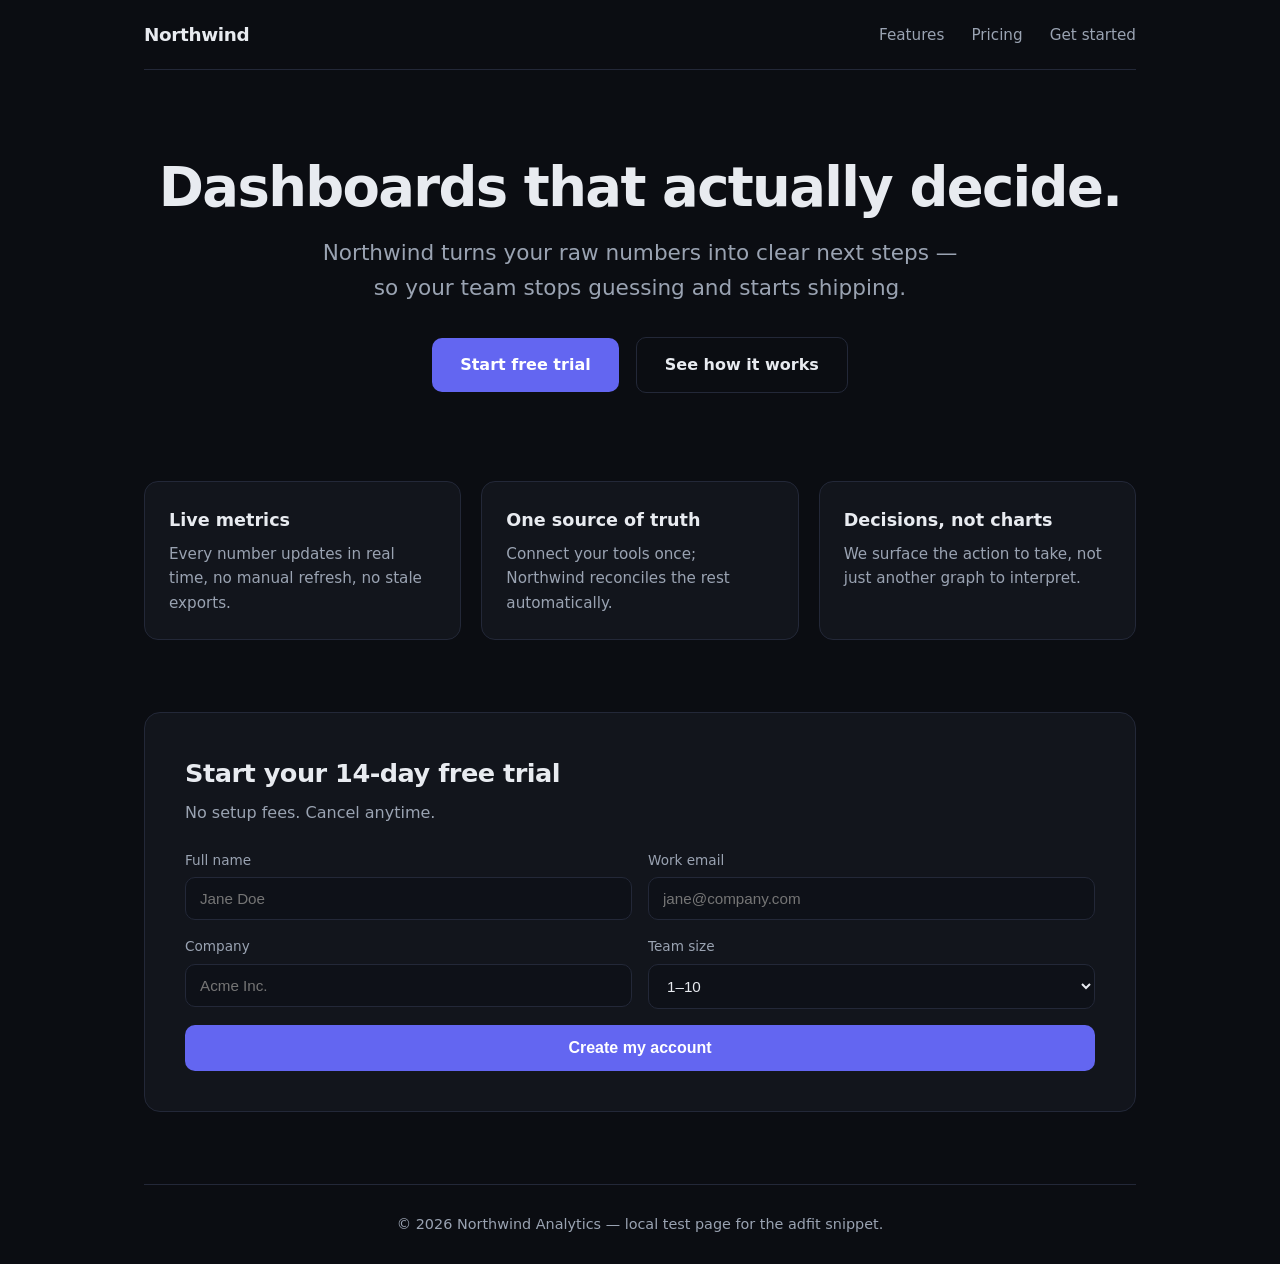
==== index.html @ 34ae93ab "Update adfit snippet to use CDN for improved performance and functionality" ====
<!doctype html>
<html lang="en">
  <head>
    <meta charset="utf-8" />
    <meta name="viewport" content="width=device-width, initial-scale=1" />
    <title>Northwind Analytics — Dashboards that actually decide</title>
    <meta
      name="description"
      content="Northwind turns your raw numbers into clear next steps. Start your 14-day free trial — no credit card games."
    />

    <!-- ================================================================= -->
    <!--  adfit snippet                                                    -->
    <!--                                                                   -->
    <!--  Replace the whole block below with the code you copy from the    -->
    <!--  adfit wizard (Sites -> New site -> step 2 "Install the snippet", -->
    <!--  platform "Static HTML"). It already points at your local dev     -->
    <!--  server (http://localhost:3000) and carries your site token.      -->
    <!--                                                                   -->
    <!--  The placeholder below only shows the shape — it will NOT connect -->
    <!--  until you paste your real token (REPLACE_WITH_YOUR_SITE_TOKEN).  -->
    <!-- ================================================================= -->
    <link rel="preconnect" href="https://cdn.adfit.io" crossorigin />
    <script data-site="st_f2SRgh72O9xKxAlM1l8Bt7_NKAVHD3ek" data-fooc-ms="800">
      "use strict";
      (() => {
        var g = "data-adfit-hiding",
          m = "adfit-scoped-style",
          S = "adfit-page-hide-style";
        function k(i) {
          if (typeof i != "string") return !1;
          let t = i.trim();
          if (
            t.length === 0 ||
            t.length > 512 ||
            t.indexOf("{") !== -1 ||
            t.indexOf("}") !== -1 ||
            t.indexOf("<") !== -1 ||
            t.indexOf("@") !== -1 ||
            t.indexOf("/*") !== -1
          )
            return !1;
          for (let r = 0; r < t.length; r++) {
            let s = t.charCodeAt(r);
            if (s < 32 || s === 127) return !1;
          }
          return !0;
        }
        function C(i) {
          let t = [];
          for (let r = 0; r < i.length; r++)
            k(i[r]) && t.indexOf(i[r]) === -1 && t.push(i[r]);
          return t.length === 0
            ? null
            : t.join(",") + "{visibility:hidden!important}";
        }
        var K = "adfit:";
        function T(i) {
          return K + "cfg:" + i;
        }
        (function () {
          "use strict";
          function i() {
            let n = document.currentScript;
            if (n && n.getAttribute("data-site")) return n;
            let e = document.querySelectorAll("script[data-site]");
            return e.length > 0 ? e[0] : null;
          }
          let t = i();
          if (!t) return;
          let r = t.getAttribute("data-site");
          if (!r) return;
          function s(n) {
            if (n == null || n === "") return 800;
            let e = typeof n == "number" ? n : parseInt(n, 10);
            return isFinite(e) ? (e < 100 ? 100 : e > 3e3 ? 3e3 : e) : 800;
          }
          let I = s(t.getAttribute("data-fooc-ms"));
          function H() {
            try {
              return sessionStorage.getItem(T(r));
            } catch {
              return null;
            }
          }
          function h(n, e) {
            try {
              if (document.getElementById(n)) return;
              let o = document.createElement("style");
              ((o.id = n),
                (o.textContent = e),
                (document.head || document.documentElement).appendChild(o));
            } catch {}
          }
          function y(n) {
            try {
              let e = document.getElementById(n);
              e && e.parentNode && e.parentNode.removeChild(e);
            } catch {}
          }
          function D(n) {
            let e = [],
              o = null;
            try {
              let c = JSON.parse(n),
                u = c && c.rules;
              if (Array.isArray(u))
                for (let l = 0; l < u.length; l++) {
                  let f = u[l] && u[l].changes;
                  if (Array.isArray(f))
                    for (let a = 0; a < f.length; a++) {
                      let d = f[a] && f[a].selector;
                      typeof d == "string" &&
                        d.length > 0 &&
                        e.indexOf(d) === -1 &&
                        e.push(d);
                    }
                }
              let O = c && c.fooc && c.fooc.timeoutMs;
              typeof O == "number" && (o = s(O));
            } catch {}
            return { selectors: e, foocMs: o };
          }
          let E = !1;
          function _() {
            if (!E) {
              E = !0;
              try {
                document.documentElement.removeAttribute(g);
              } catch {}
              (y(S), y(m));
            }
          }
          function F() {
            h(S, "html[" + g + "]{visibility:hidden!important}");
            try {
              document.documentElement.setAttribute(g, "1");
            } catch {}
          }
          let M = H(),
            p = M ? D(M) : { selectors: [], foocMs: null },
            x = p.selectors,
            N = p.foocMs !== null ? p.foocMs : I,
            A = x.length > 0 ? C(x) : null;
          A ? h(m, A) : F();
          try {
            setTimeout(_, N);
          } catch {
            _();
          }
        })();
      })();
    </script>
    <script
      src="https://cdn.adfit.io/s/st_f2SRgh72O9xKxAlM1l8Bt7_NKAVHD3ek.js"
      data-site="st_f2SRgh72O9xKxAlM1l8Bt7_NKAVHD3ek"
      data-fooc-ms="800"
      data-cfasync="false"
      data-no-defer="1"
      data-no-optimize="1"
      data-no-minify="1"
      class="no-defer no-optimize"
      async
    ></script>
    <!-- end adfit snippet -->

    <style>
      :root {
        --bg: #0b0d12;
        --panel: #12151c;
        --ink: #e8ebf0;
        --muted: #9aa3b2;
        --brand: #6366f1;
        --brand-ink: #ffffff;
        --line: #232838;
      }
      * {
        box-sizing: border-box;
      }
      html {
        scroll-behavior: smooth;
      }
      body {
        margin: 0;
        font-family:
          system-ui,
          -apple-system,
          "Segoe UI",
          Roboto,
          sans-serif;
        background: var(--bg);
        color: var(--ink);
        line-height: 1.6;
      }
      .wrap {
        max-width: 1040px;
        margin: 0 auto;
        padding: 0 24px;
      }
      header {
        display: flex;
        align-items: center;
        justify-content: space-between;
        padding: 20px 0;
        border-bottom: 1px solid var(--line);
      }
      .logo {
        font-weight: 700;
        letter-spacing: -0.02em;
        font-size: 1.15rem;
      }
      nav a {
        color: var(--muted);
        text-decoration: none;
        margin-left: 22px;
        font-size: 0.95rem;
      }
      nav a:hover {
        color: var(--ink);
      }

      .hero {
        padding: 88px 0 64px;
        text-align: center;
      }
      .hero h1 {
        font-size: clamp(2.2rem, 5vw, 3.4rem);
        line-height: 1.1;
        letter-spacing: -0.03em;
        margin: 0 0 18px;
      }
      .hero h2 {
        font-size: clamp(1.05rem, 2.2vw, 1.35rem);
        font-weight: 400;
        color: var(--muted);
        max-width: 640px;
        margin: 0 auto 32px;
      }
      .cta {
        display: inline-block;
        background: var(--brand);
        color: var(--brand-ink);
        padding: 14px 28px;
        border-radius: 10px;
        font-weight: 600;
        text-decoration: none;
        border: none;
        cursor: pointer;
        font-size: 1rem;
      }
      .cta:hover {
        filter: brightness(1.08);
      }
      .cta.secondary {
        background: transparent;
        color: var(--ink);
        border: 1px solid var(--line);
        margin-left: 12px;
      }

      .features {
        display: grid;
        grid-template-columns: repeat(3, 1fr);
        gap: 20px;
        padding: 24px 0 72px;
      }
      .card {
        background: var(--panel);
        border: 1px solid var(--line);
        border-radius: 14px;
        padding: 24px;
      }
      .card h3 {
        margin: 0 0 8px;
        font-size: 1.1rem;
      }
      .card p {
        margin: 0;
        color: var(--muted);
        font-size: 0.95rem;
      }

      .signup {
        background: var(--panel);
        border: 1px solid var(--line);
        border-radius: 16px;
        padding: 40px;
        margin-bottom: 72px;
      }
      .signup h2 {
        margin: 0 0 6px;
        font-size: 1.6rem;
        letter-spacing: -0.02em;
      }
      .signup p {
        margin: 0 0 24px;
        color: var(--muted);
      }
      form {
        display: grid;
        grid-template-columns: 1fr 1fr;
        gap: 16px;
      }
      .field {
        display: flex;
        flex-direction: column;
        gap: 6px;
      }
      .field.full {
        grid-column: 1 / -1;
      }
      label {
        font-size: 0.85rem;
        color: var(--muted);
      }
      input,
      select {
        background: #0e1118;
        border: 1px solid var(--line);
        color: var(--ink);
        border-radius: 10px;
        padding: 12px 14px;
        font-size: 0.95rem;
      }
      input:focus,
      select:focus {
        outline: 2px solid var(--brand);
        outline-offset: 1px;
      }
      footer {
        border-top: 1px solid var(--line);
        padding: 28px 0;
        color: var(--muted);
        font-size: 0.9rem;
        text-align: center;
      }

      @media (max-width: 760px) {
        .features {
          grid-template-columns: 1fr;
        }
        form {
          grid-template-columns: 1fr;
        }
      }
    </style>
  </head>

  <body>
    <div class="wrap">
      <header>
        <div class="logo">Northwind</div>
        <nav>
          <a href="#features">Features</a>
          <a href="#pricing">Pricing</a>
          <a href="#start">Get started</a>
        </nav>
      </header>

      <!-- Hero — the prime personalization target (headline, sub-headline, CTA) -->
      <section class="hero">
        <h1 id="headline">Dashboards that actually decide.</h1>
        <h2 id="subheadline">
          Northwind turns your raw numbers into clear next steps — so your team
          stops guessing and starts shipping.
        </h2>
        <a class="cta" id="primary-cta" href="#start">Start free trial</a>
        <a class="cta secondary" href="#features">See how it works</a>
      </section>

      <!-- Feature cards (text-bearing elements for the snapshot to capture) -->
      <section class="features" id="features">
        <div class="card">
          <h3>Live metrics</h3>
          <p>
            Every number updates in real time, no manual refresh, no stale
            exports.
          </p>
        </div>
        <div class="card">
          <h3>One source of truth</h3>
          <p>
            Connect your tools once; Northwind reconciles the rest
            automatically.
          </p>
        </div>
        <div class="card">
          <h3>Decisions, not charts</h3>
          <p>
            We surface the action to take, not just another graph to interpret.
          </p>
        </div>
      </section>

      <!-- A form — captured as field DEFINITIONS only (no values), good A.10 test -->
      <section class="signup" id="start">
        <h2>Start your 14-day free trial</h2>
        <p>No setup fees. Cancel anytime.</p>
        <form action="#" method="post" onsubmit="return false;">
          <div class="field">
            <label for="name">Full name</label>
            <input
              id="name"
              name="name"
              type="text"
              placeholder="Jane Doe"
              required
            />
          </div>
          <div class="field">
            <label for="email">Work email</label>
            <input
              id="email"
              name="email"
              type="email"
              placeholder="jane@company.com"
              required
            />
          </div>
          <div class="field">
            <label for="company">Company</label>
            <input
              id="company"
              name="company"
              type="text"
              placeholder="Acme Inc."
            />
          </div>
          <div class="field">
            <label for="size">Team size</label>
            <select id="size" name="size">
              <option>1–10</option>
              <option>11–50</option>
              <option>51–200</option>
              <option>200+</option>
            </select>
          </div>
          <div class="field full">
            <button class="cta" type="submit">Create my account</button>
          </div>
        </form>
      </section>

      <footer>
        © 2026 Northwind Analytics — local test page for the adfit snippet.
      </footer>
    </div>
  </body>
</html>
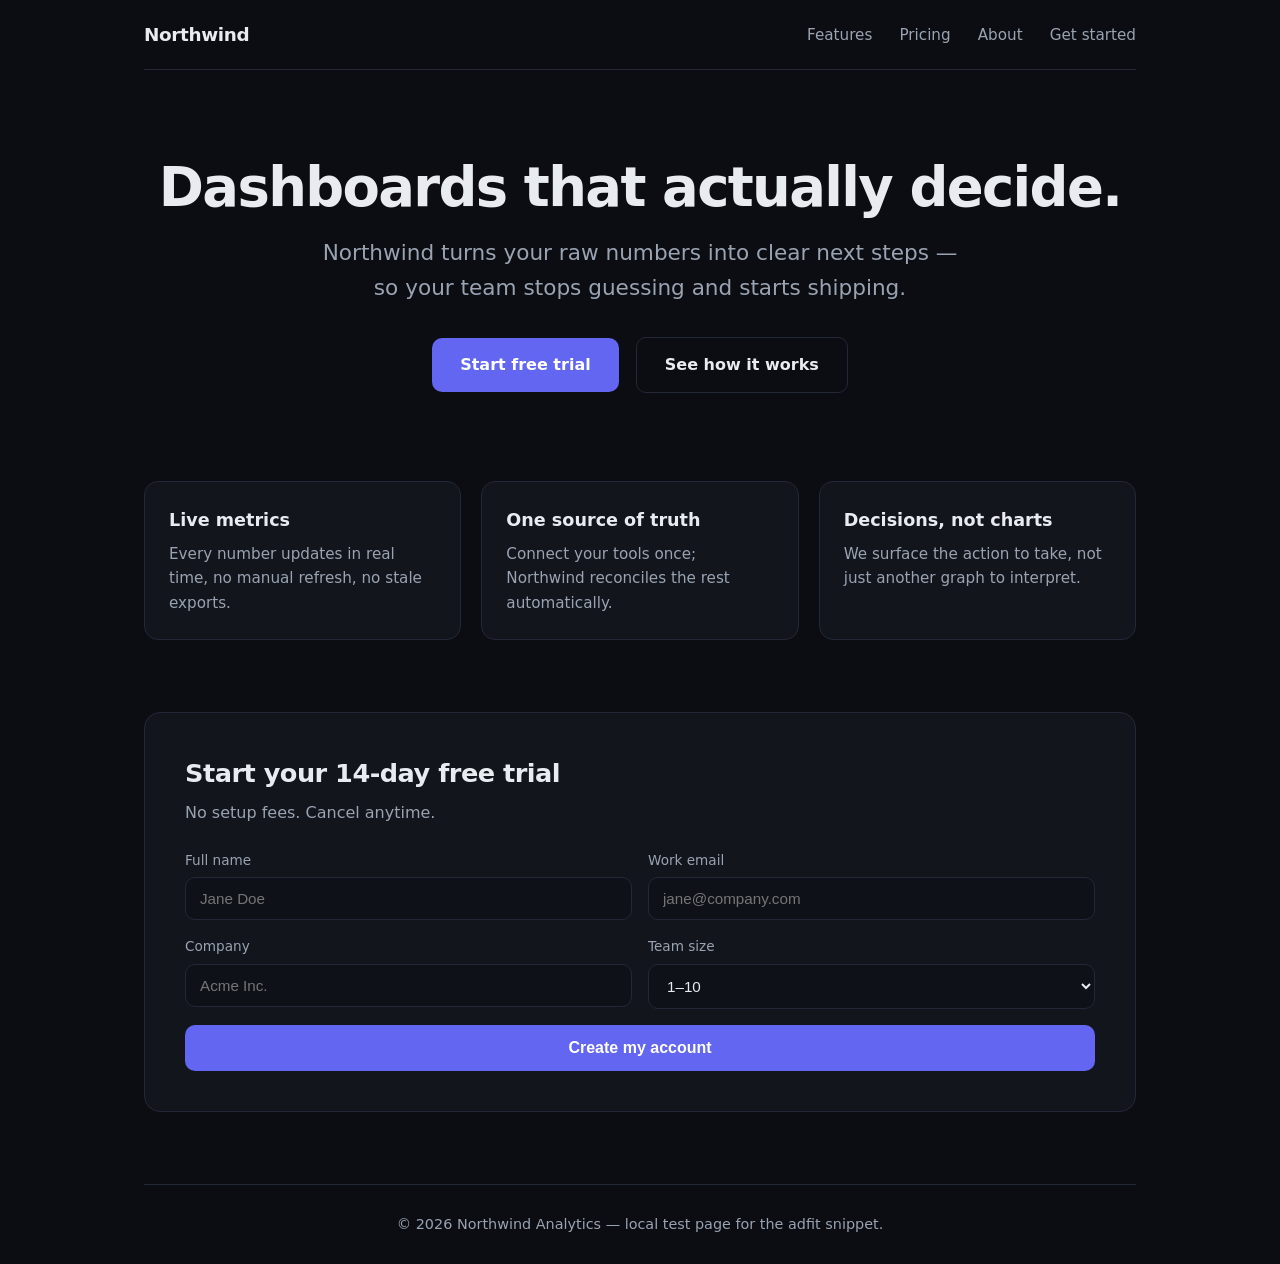
==== commit ba65a16a: "Add Northwind subpages (features, pricing, about) + shared styles + og-image; wire nav Co-Authored-B" ====
--- a/index.html
+++ b/index.html
@@ -8,152 +8,26 @@
       name="description"
       content="Northwind turns your raw numbers into clear next steps. Start your 14-day free trial — no credit card games."
     />
-
-    <!-- ================================================================= -->
-    <!--  adfit snippet                                                    -->
-    <!--                                                                   -->
-    <!--  Replace the whole block below with the code you copy from the    -->
-    <!--  adfit wizard (Sites -> New site -> step 2 "Install the snippet", -->
-    <!--  platform "Static HTML"). It already points at your local dev     -->
-    <!--  server (http://localhost:3000) and carries your site token.      -->
-    <!--                                                                   -->
-    <!--  The placeholder below only shows the shape — it will NOT connect -->
-    <!--  until you paste your real token (REPLACE_WITH_YOUR_SITE_TOKEN).  -->
-    <!-- ================================================================= -->
-    <link rel="preconnect" href="https://cdn.adfit.io" crossorigin />
-    <script data-site="st_f2SRgh72O9xKxAlM1l8Bt7_NKAVHD3ek" data-fooc-ms="800">
-      "use strict";
-      (() => {
-        var g = "data-adfit-hiding",
-          m = "adfit-scoped-style",
-          S = "adfit-page-hide-style";
-        function k(i) {
-          if (typeof i != "string") return !1;
-          let t = i.trim();
-          if (
-            t.length === 0 ||
-            t.length > 512 ||
-            t.indexOf("{") !== -1 ||
-            t.indexOf("}") !== -1 ||
-            t.indexOf("<") !== -1 ||
-            t.indexOf("@") !== -1 ||
-            t.indexOf("/*") !== -1
-          )
-            return !1;
-          for (let r = 0; r < t.length; r++) {
-            let s = t.charCodeAt(r);
-            if (s < 32 || s === 127) return !1;
-          }
-          return !0;
-        }
-        function C(i) {
-          let t = [];
-          for (let r = 0; r < i.length; r++)
-            k(i[r]) && t.indexOf(i[r]) === -1 && t.push(i[r]);
-          return t.length === 0
-            ? null
-            : t.join(",") + "{visibility:hidden!important}";
-        }
-        var K = "adfit:";
-        function T(i) {
-          return K + "cfg:" + i;
-        }
-        (function () {
-          "use strict";
-          function i() {
-            let n = document.currentScript;
-            if (n && n.getAttribute("data-site")) return n;
-            let e = document.querySelectorAll("script[data-site]");
-            return e.length > 0 ? e[0] : null;
-          }
-          let t = i();
-          if (!t) return;
-          let r = t.getAttribute("data-site");
-          if (!r) return;
-          function s(n) {
-            if (n == null || n === "") return 800;
-            let e = typeof n == "number" ? n : parseInt(n, 10);
-            return isFinite(e) ? (e < 100 ? 100 : e > 3e3 ? 3e3 : e) : 800;
-          }
-          let I = s(t.getAttribute("data-fooc-ms"));
-          function H() {
-            try {
-              return sessionStorage.getItem(T(r));
-            } catch {
-              return null;
-            }
-          }
-          function h(n, e) {
-            try {
-              if (document.getElementById(n)) return;
-              let o = document.createElement("style");
-              ((o.id = n),
-                (o.textContent = e),
-                (document.head || document.documentElement).appendChild(o));
-            } catch {}
-          }
-          function y(n) {
-            try {
-              let e = document.getElementById(n);
-              e && e.parentNode && e.parentNode.removeChild(e);
-            } catch {}
-          }
-          function D(n) {
-            let e = [],
-              o = null;
-            try {
-              let c = JSON.parse(n),
-                u = c && c.rules;
-              if (Array.isArray(u))
-                for (let l = 0; l < u.length; l++) {
-                  let f = u[l] && u[l].changes;
-                  if (Array.isArray(f))
-                    for (let a = 0; a < f.length; a++) {
-                      let d = f[a] && f[a].selector;
-                      typeof d == "string" &&
-                        d.length > 0 &&
-                        e.indexOf(d) === -1 &&
-                        e.push(d);
-                    }
-                }
-              let O = c && c.fooc && c.fooc.timeoutMs;
-              typeof O == "number" && (o = s(O));
-            } catch {}
-            return { selectors: e, foocMs: o };
-          }
-          let E = !1;
-          function _() {
-            if (!E) {
-              E = !0;
-              try {
-                document.documentElement.removeAttribute(g);
-              } catch {}
-              (y(S), y(m));
-            }
-          }
-          function F() {
-            h(S, "html[" + g + "]{visibility:hidden!important}");
-            try {
-              document.documentElement.setAttribute(g, "1");
-            } catch {}
-          }
-          let M = H(),
-            p = M ? D(M) : { selectors: [], foocMs: null },
-            x = p.selectors,
-            N = p.foocMs !== null ? p.foocMs : I,
-            A = x.length > 0 ? C(x) : null;
-          A ? h(m, A) : F();
-          try {
-            setTimeout(_, N);
-          } catch {
-            _();
-          }
-        })();
-      })();
-    </script>
+    <meta
+      property="og:title"
+      content="Northwind Analytics - Dashboards that actually decide"
+    />
+    <meta
+      property="og:description"
+      content="Northwind turns your raw numbers into clear next steps."
+    />
+    <meta property="og:type" content="website" />
+    <meta
+      property="og:image"
+      content="https://adfit-html-test.haendler.dev/og-image.png"
+    />
+
+    <!-- adfit snippet (Static HTML) - site adfit-html-test.haendler.dev, local dev host http://localhost:3000 -->
+    <link rel="preconnect" href="http://localhost:3000" crossorigin />
+    <script data-site="st_Zx0_SlCcP8siIAswgB-GoT4s3VlBHU1h" data-fooc-ms="800">"use strict";(()=>{function C(i){if(typeof i!="string")return!1;let t=i.trim();if(t.length===0||t.length>512||t.indexOf("{")!==-1||t.indexOf("}")!==-1||t.indexOf("<")!==-1||t.indexOf("@")!==-1||t.indexOf("/*")!==-1)return!1;for(let r=0;r<t.length;r++){let s=t.charCodeAt(r);if(s<32||s===127)return!1}return!0}var g="data-adfit-hiding",m="adfit-scoped-style",S="adfit-page-hide-style";function T(i){let t=[];for(let r=0;r<i.length;r++)C(i[r])&&t.indexOf(i[r])===-1&&t.push(i[r]);return t.length===0?null:t.join(",")+"{visibility:hidden!important}"}var k="adfit:";function L(i){return k+"cfg:"+i}(function(){"use strict";function i(){let n=document.currentScript;if(n&&n.getAttribute("data-site"))return n;let e=document.querySelectorAll("script[data-site]");return e.length>0?e[0]:null}let t=i();if(!t)return;let r=t.getAttribute("data-site");if(!r)return;function s(n){if(n==null||n==="")return 800;let e=typeof n=="number"?n:parseInt(n,10);return isFinite(e)?e<100?100:e>3e3?3e3:e:800}let H=s(t.getAttribute("data-fooc-ms"));function D(){try{return sessionStorage.getItem(L(r))}catch{return null}}function h(n,e){try{if(document.getElementById(n))return;let o=document.createElement("style");o.id=n,o.textContent=e,(document.head||document.documentElement).appendChild(o)}catch{}}function E(n){try{let e=document.getElementById(n);e&&e.parentNode&&e.parentNode.removeChild(e)}catch{}}function N(n){let e=[],o=null;try{let c=JSON.parse(n),u=c&&c.rules;if(Array.isArray(u))for(let l=0;l<u.length;l++){let f=u[l]&&u[l].changes;if(Array.isArray(f))for(let a=0;a<f.length;a++){let d=f[a]&&f[a].selector;typeof d=="string"&&d.length>0&&e.indexOf(d)===-1&&e.push(d)}}let O=c&&c.fooc&&c.fooc.timeoutMs;typeof O=="number"&&(o=s(O))}catch{}return{selectors:e,foocMs:o}}let y=!1;function _(){if(!y){y=!0;try{document.documentElement.removeAttribute(g)}catch{}E(S),E(m)}}function F(){h(S,"html["+g+"]{visibility:hidden!important}");try{document.documentElement.setAttribute(g,"1")}catch{}}let M=D(),p=M?N(M):{selectors:[],foocMs:null},x=p.selectors,R=p.foocMs!==null?p.foocMs:H,A=x.length>0?T(x):null;A?h(m,A):F();try{setTimeout(_,R)}catch{_()}})();})();</script>
     <script
-      src="https://cdn.adfit.io/s/st_f2SRgh72O9xKxAlM1l8Bt7_NKAVHD3ek.js"
-      data-site="st_f2SRgh72O9xKxAlM1l8Bt7_NKAVHD3ek"
+      src="http://localhost:3000/s/st_Zx0_SlCcP8siIAswgB-GoT4s3VlBHU1h.js"
+      data-site="st_Zx0_SlCcP8siIAswgB-GoT4s3VlBHU1h"
       data-fooc-ms="800"
       data-cfasync="false"
       data-no-defer="1"
@@ -351,8 +225,9 @@
       <header>
         <div class="logo">Northwind</div>
         <nav>
-          <a href="#features">Features</a>
-          <a href="#pricing">Pricing</a>
+          <a href="features.html">Features</a>
+          <a href="pricing.html">Pricing</a>
+          <a href="about.html">About</a>
           <a href="#start">Get started</a>
         </nav>
       </header>
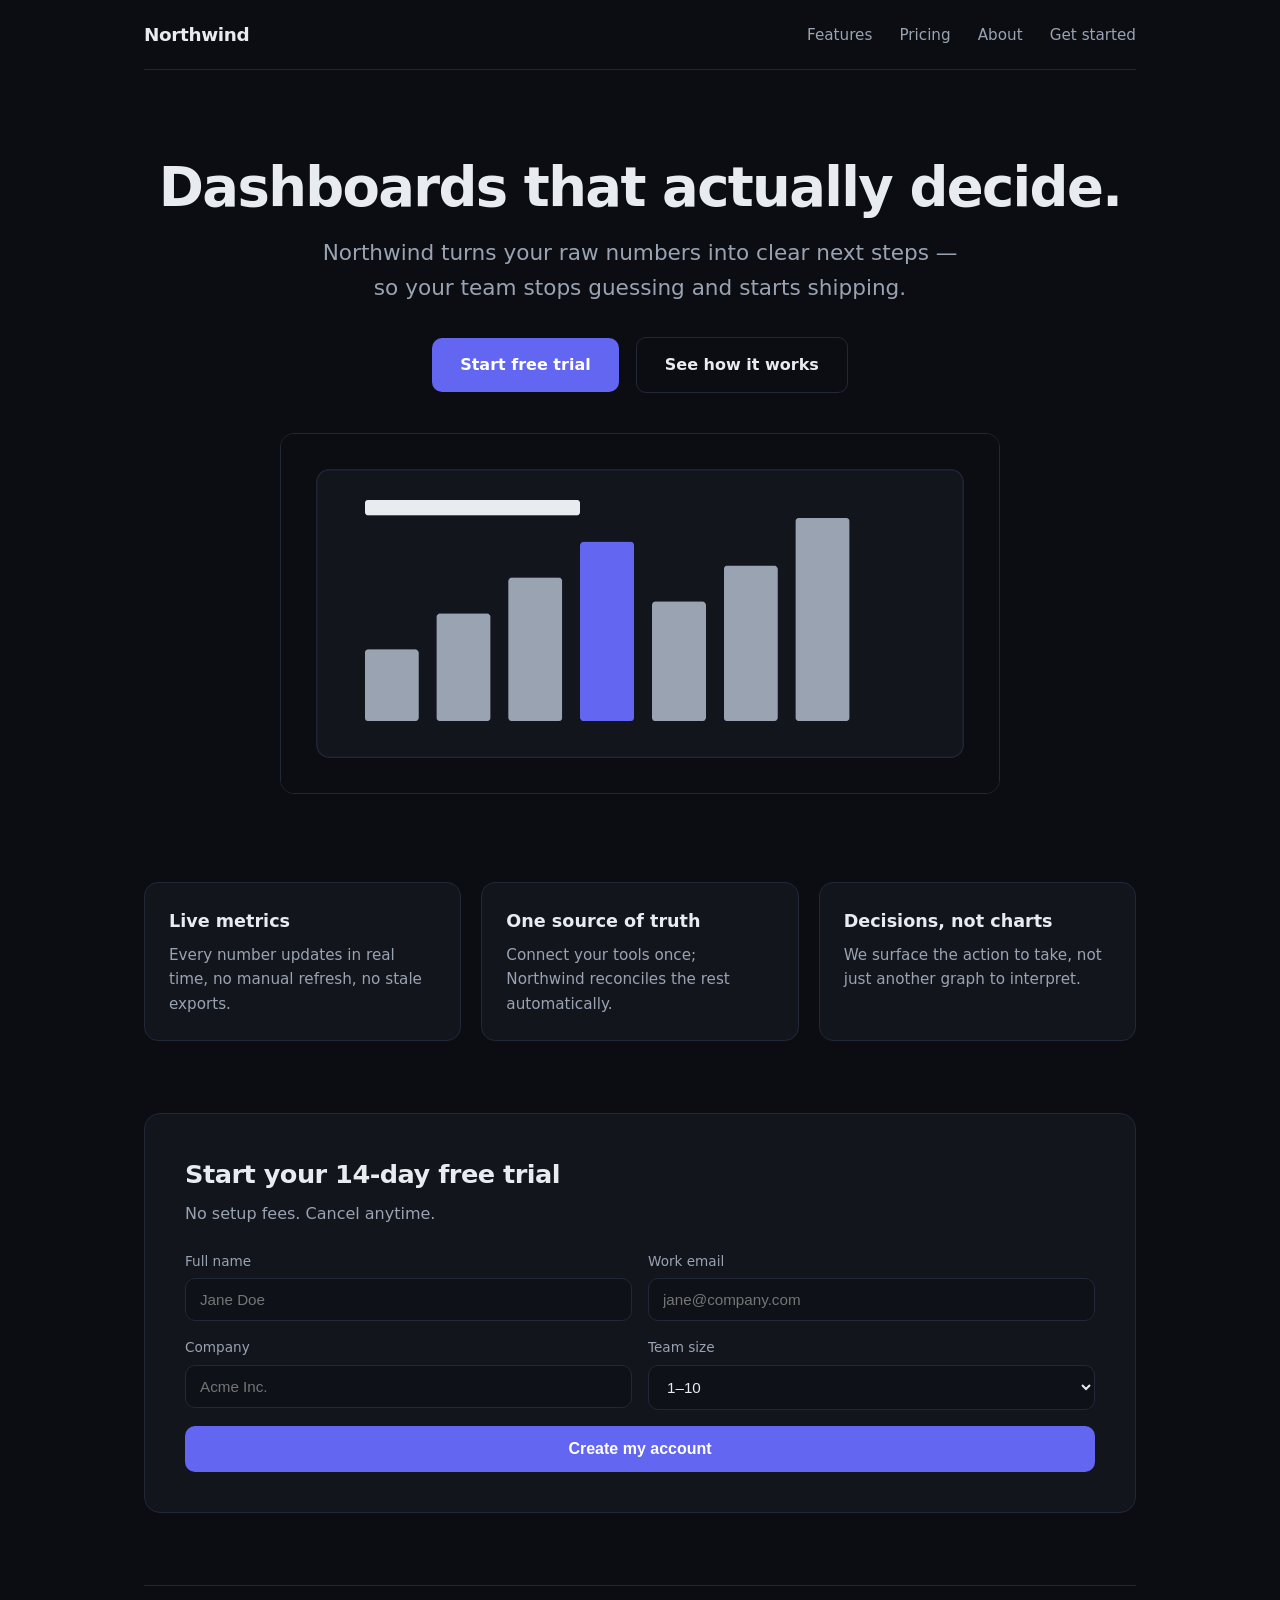
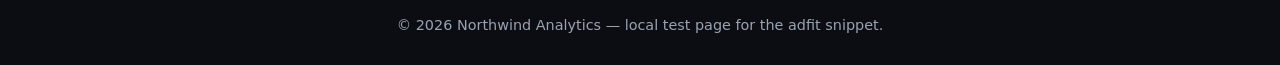
==== commit e96092f2: "Add hero image element for adfit image-swap test Co-Authored-By: Claude Opus 4.8 (1M context) <norep" ====
--- a/index.html
+++ b/index.html
@@ -217,6 +217,15 @@
           grid-template-columns: 1fr;
         }
       }
+      .hero-img {
+        display: block;
+        max-width: 100%;
+        width: 720px;
+        height: auto;
+        margin: 40px auto 0;
+        border-radius: 14px;
+        border: 1px solid var(--line);
+      }
     </style>
   </head>
 
@@ -241,6 +250,14 @@
         </h2>
         <a class="cta" id="primary-cta" href="#start">Start free trial</a>
         <a class="cta secondary" href="#features">See how it works</a>
+        <img
+          id="hero-image"
+          class="hero-img"
+          src="hero-default.png"
+          alt="Northwind analytics dashboard preview"
+          width="960"
+          height="480"
+        />
       </section>
 
       <!-- Feature cards (text-bearing elements for the snapshot to capture) -->
